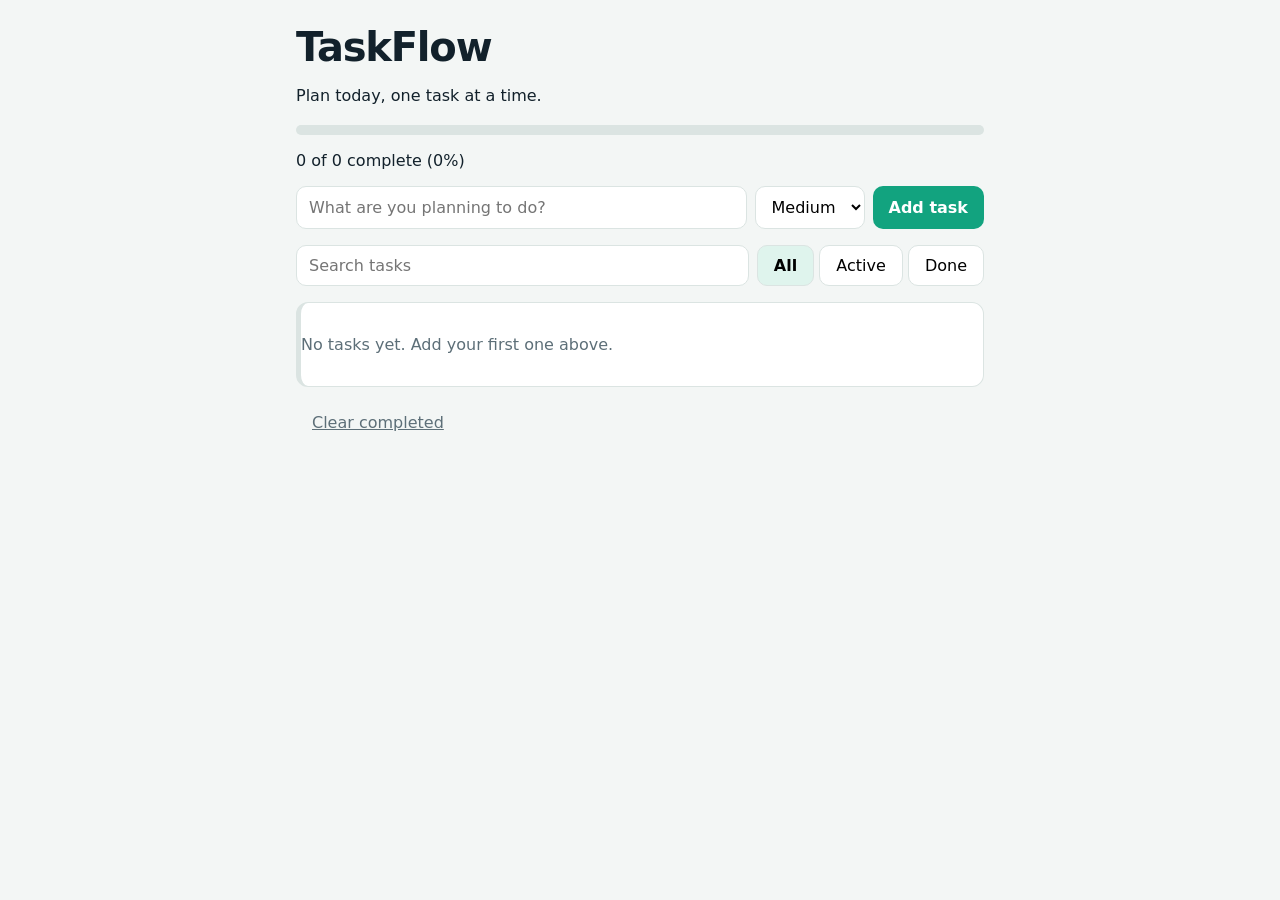
==== index.html @ a393d534 "Add files via upload" ====
<!DOCTYPE html>
<html lang="en">
<head>
  <meta charset="utf-8">
  <meta name="viewport" content="width=device-width, initial-scale=1">
  <title>TaskFlow</title>
  <link rel="stylesheet" href="style.css">
</head>
<body>
  <main class="app">
    <header>
      <h1>TaskFlow</h1>
      <p id="summary">Plan today, one task at a time.</p>
    </header>

    <!-- Progress -->
    <div class="progress">
      <div class="progress-bar" id="progressBar"></div>
    </div>
    <p id="progressText">0 of 0 complete</p>

    <!-- Add task -->
    <div class="add">
      <input type="text" id="taskInput" placeholder="What are you planning to do?">
      <select id="priority">
        <option value="low">Low</option>
        <option value="medium" selected>Medium</option>
        <option value="high">High</option>
      </select>
      <button id="addBtn">Add task</button>
    </div>

    <!-- Search and filters -->
    <div class="tools">
      <input type="search" id="searchInput" placeholder="Search tasks">
      <div class="filters">
        <button class="filter active" data-filter="all">All</button>
        <button class="filter" data-filter="active">Active</button>
        <button class="filter" data-filter="done">Done</button>
      </div>
    </div>

    <ul id="taskList"></ul>
    <button id="clearBtn">Clear completed</button>
  </main>

  <script src="app.js"></script>
</body>
</html>
---- style.css ----
* { box-sizing: border-box; }

body {
  margin: 0;
  font-family: system-ui, sans-serif;
  background: #f3f6f5;
  color: #12212b;
}

.app { max-width: 720px; margin: 0 auto; padding: 24px 16px 48px; }
h1 { margin: 0; font-size: 2.5rem; letter-spacing: -0.03em; }

/* Progress bar */
.progress { height: 10px; background: #dbe4e2; border-radius: 99px; overflow: hidden; margin-top: 20px; }
.progress-bar { height: 100%; width: 0%; background: #12a37f; transition: width 0.4s ease; }

/* Inputs and buttons */
.add, .tools { display: flex; gap: 8px; flex-wrap: wrap; margin-top: 16px; }
input[type="text"], input[type="search"], select {
  padding: 10px 12px; border: 1px solid #dbe4e2; border-radius: 10px;
  background: #fff; font: inherit;
}
#taskInput, #searchInput { flex: 1 1 200px; }
button { font: inherit; cursor: pointer; border: 0; border-radius: 10px; padding: 10px 16px; }
#addBtn { background: #12a37f; color: #fff; font-weight: 600; }
.filter { background: #fff; border: 1px solid #dbe4e2; }
.filter.active { background: #dff4ed; font-weight: 600; }
#clearBtn { background: none; color: #5d6f78; text-decoration: underline; }

/* Task list */
ul { list-style: none; padding: 0; margin: 16px 0; display: grid; gap: 8px; }
li {
  display: flex; align-items: center; gap: 12px; padding: 12px 14px;
  background: #fff; border: 1px solid #dbe4e2; border-left: 5px solid #dbe4e2;
  border-radius: 12px;
}
li.high { border-left-color: #d9534a; }
li.medium { border-left-color: #d9a21f; }
li.low { border-left-color: #4a8fd9; }
li.done .text { text-decoration: line-through; color: #5d6f78; }
.text { flex: 1; overflow-wrap: anywhere; }
.delete { background: none; color: #5d6f78; font-size: 1.2rem; padding: 4px 8px; }
.delete:hover { color: #c4402f; }
.empty { text-align: center; color: #5d6f78; padding: 32px 0; }
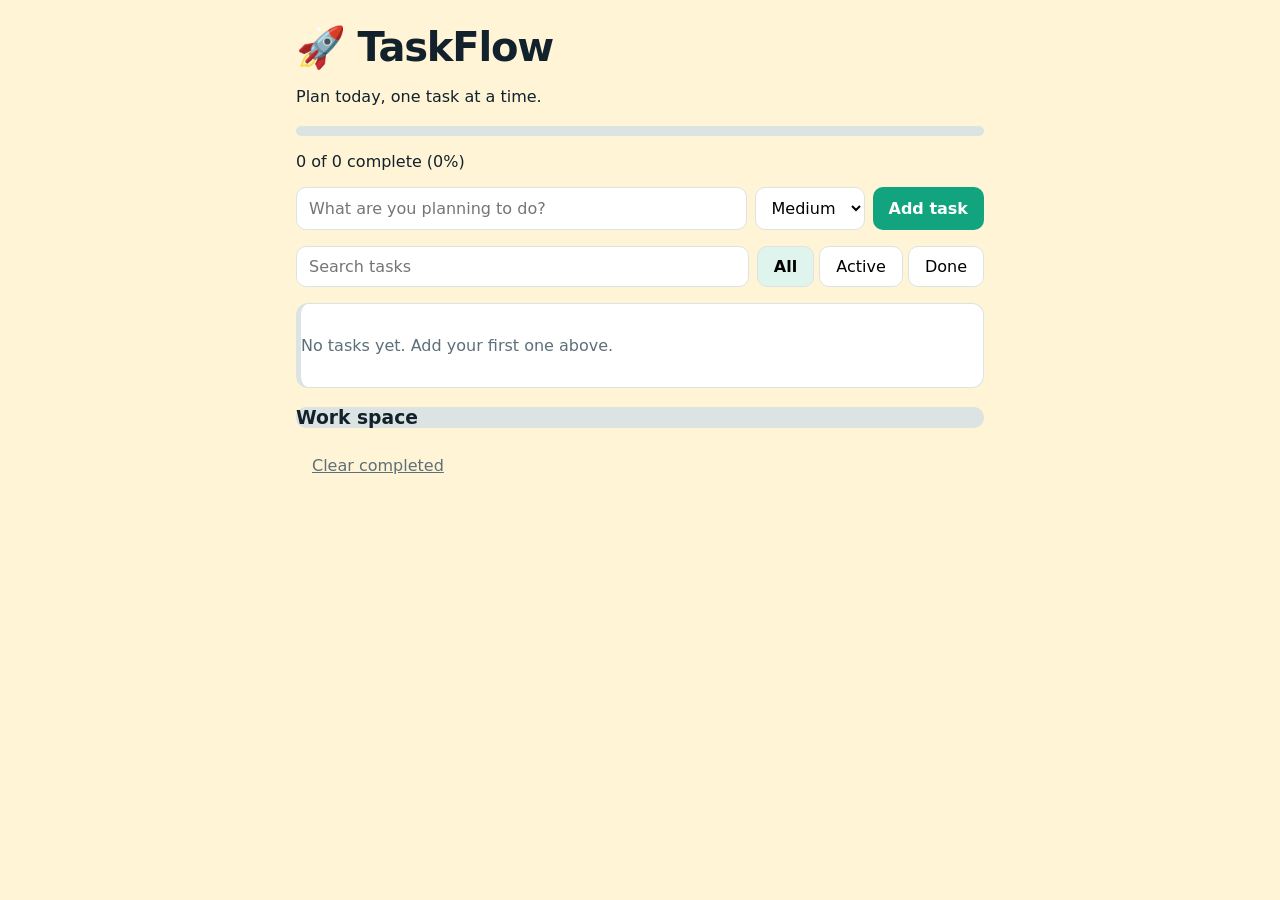
==== commit 608aa59c: "Add files via upload" ====
--- a/index.html
+++ b/index.html
@@ -3,13 +3,13 @@
 <head>
   <meta charset="utf-8">
   <meta name="viewport" content="width=device-width, initial-scale=1">
-  <title>TaskFlow</title>
+  <title>&#128640; TaskFlow</title>
   <link rel="stylesheet" href="style.css">
 </head>
 <body>
   <main class="app">
     <header>
-      <h1>TaskFlow</h1>
+      <h1>&#128640; TaskFlow</h1>
       <p id="summary">Plan today, one task at a time.</p>
     </header>
 
@@ -41,6 +41,9 @@
     </div>
 
     <ul id="taskList"></ul>
+    <section id="workspace">
+      <h3>Work space</h3>
+    </section>
     <button id="clearBtn">Clear completed</button>
   </main>
 
--- a/style.css
+++ b/style.css
@@ -3,8 +3,13 @@
 body {
   margin: 0;
   font-family: system-ui, sans-serif;
-  background: #f3f6f5;
+  background: #FFF4D6;
   color: #12212b;
+}
+section{
+  background: #dbe4e2;
+  color: #12212b;
+  border-radius: 10px;
 }
 
 .app { max-width: 720px; margin: 0 auto; padding: 24px 16px 48px; }
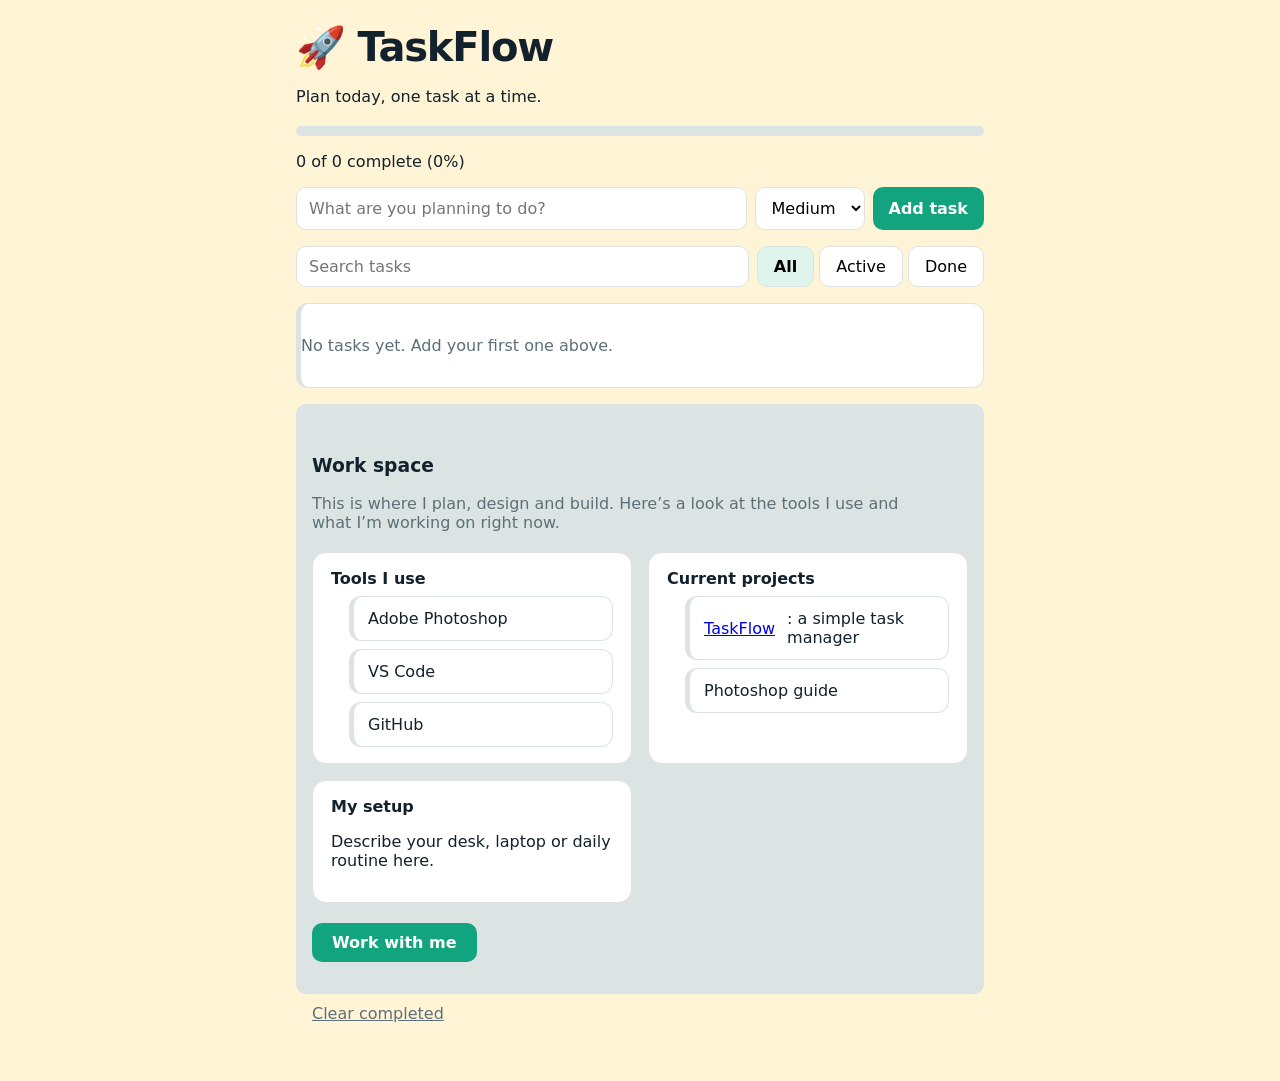
==== commit 7b51717b: "Add files via upload" ====
--- a/index.html
+++ b/index.html
@@ -43,7 +43,37 @@
     <ul id="taskList"></ul>
     <section id="workspace">
       <h3>Work space</h3>
+        <p class="ws-intro">
+    This is where I plan, design and build. Here’s a look at the tools I use and what I’m working on right now.
+  </p>
+
+  <div class="ws-grid">
+    <article class="ws-card">
+      <h4>Tools I use</h4>
+      <ul>
+        <li>Adobe Photoshop</li>
+        <li>VS Code</li>
+        <li>GitHub</li>
+      </ul>
+    </article>
+
+    <article class="ws-card">
+      <h4>Current projects</h4>
+      <ul>
+        <li><a href="https://shadrachmuthui.github.io/TaskFlow/">TaskFlow</a>: a simple task manager</li>
+        <li>Photoshop guide</li>
+      </ul>
+    </article>
+
+    <article class="ws-card">
+      <h4>My setup</h4>
+      <p>Describe your desk, laptop or daily routine here.</p>
+    </article>
+  </div>
+
+  <a class="ws-btn" href="#contact">Work with me</a>
     </section>
+
     <button id="clearBtn">Clear completed</button>
   </main>
 
--- a/style.css
+++ b/style.css
@@ -46,4 +46,34 @@
 .text { flex: 1; overflow-wrap: anywhere; }
 .delete { background: none; color: #5d6f78; font-size: 1.2rem; padding: 4px 8px; }
 .delete:hover { color: #c4402f; }
-.empty { text-align: center; color: #5d6f78; padding: 32px 0; }+.empty { text-align: center; color: #5d6f78; padding: 32px 0; }
+#workspace { padding: 32px 16px; max-width: 900px; margin: 0 auto; }
+.ws-intro { color: #5d6f78; max-width: 60ch; }
+
+.ws-grid {
+  display: grid;
+  grid-template-columns: repeat(auto-fit, minmax(220px, 1fr));
+  gap: 16px;
+  margin: 20px 0;
+}
+
+.ws-card {
+  border: 1px solid #dbe4e2;
+  border-radius: 14px;
+  padding: 16px 18px;
+  background: #fff;
+  transition: transform 0.2s ease, box-shadow 0.2s ease;
+}
+.ws-card:hover { transform: translateY(-3px); box-shadow: 0 8px 20px rgba(0,0,0,0.08); }
+.ws-card h4 { margin: 0 0 8px; }
+.ws-card ul { margin: 0; padding-left: 18px; }
+
+.ws-btn {
+  display: inline-block;
+  padding: 10px 20px;
+  background: #12a37f;
+  color: #fff;
+  border-radius: 10px;
+  text-decoration: none;
+  font-weight: 600;
+}
